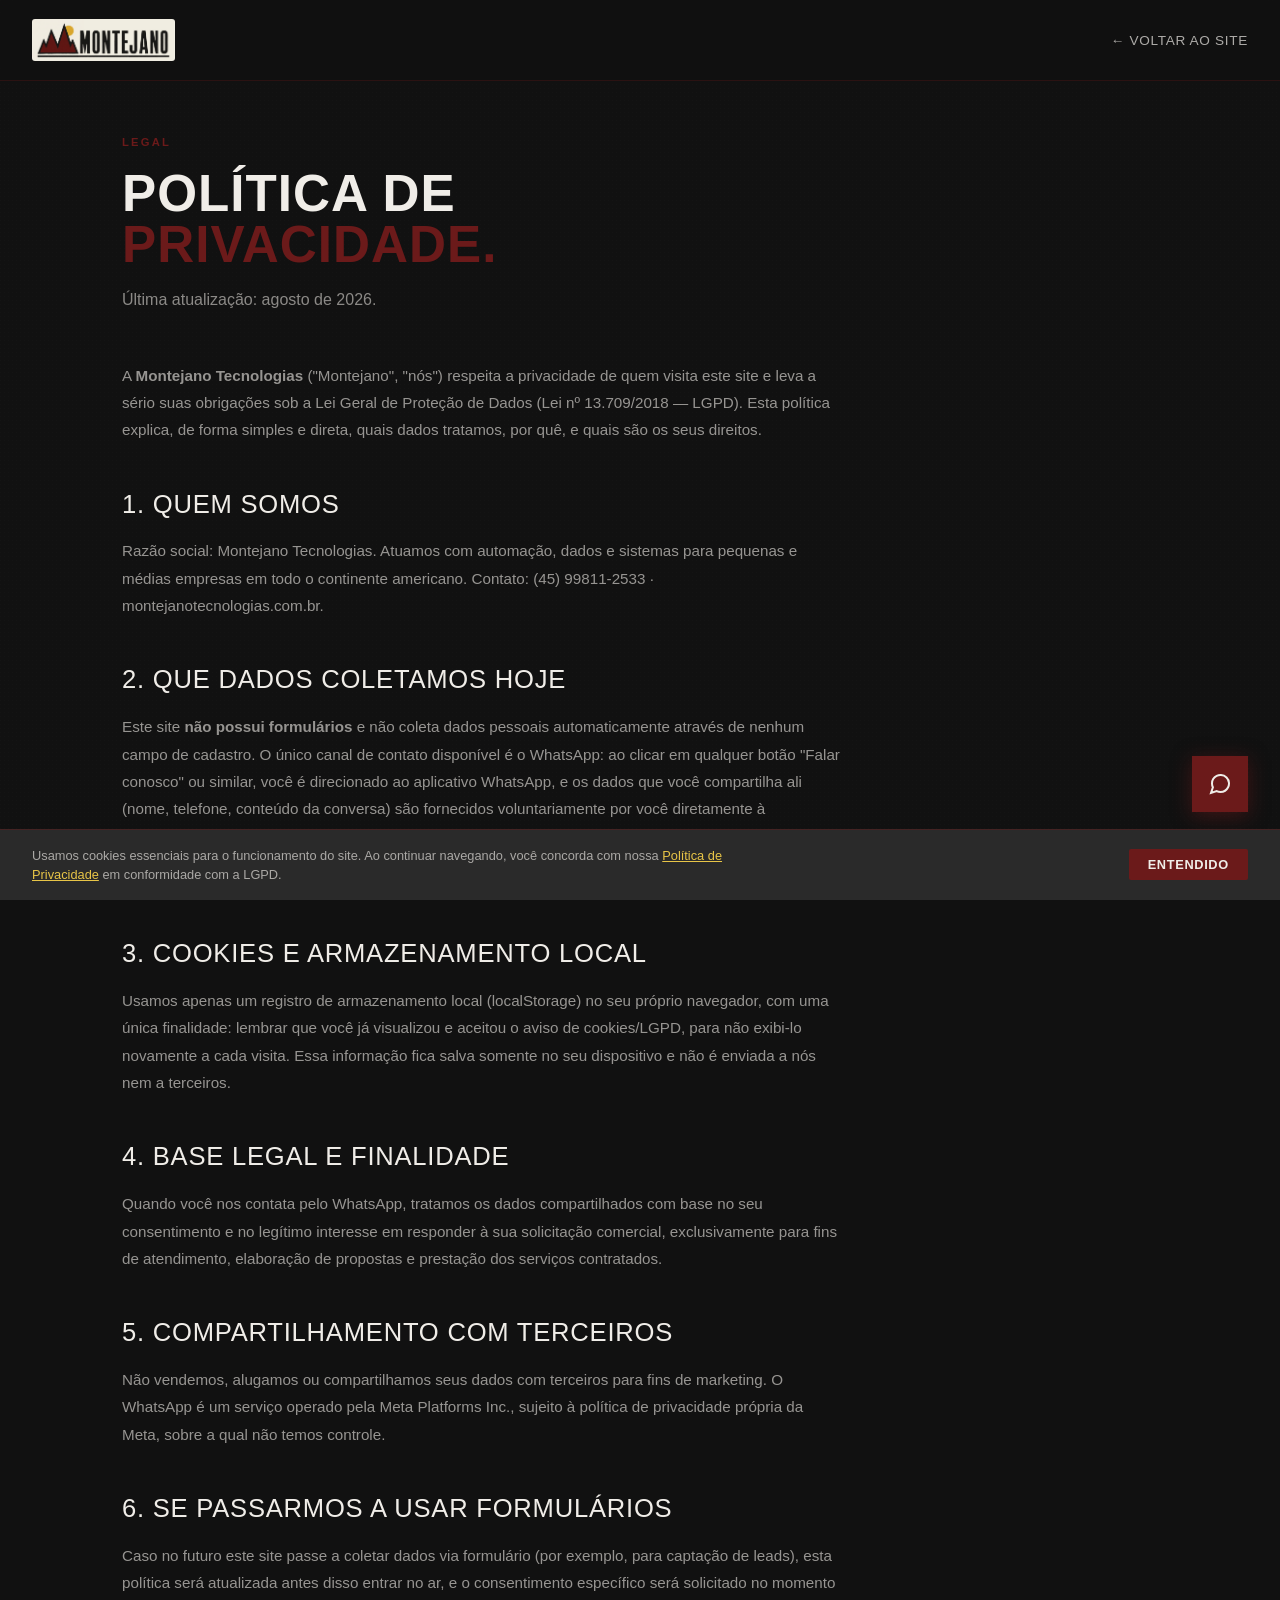
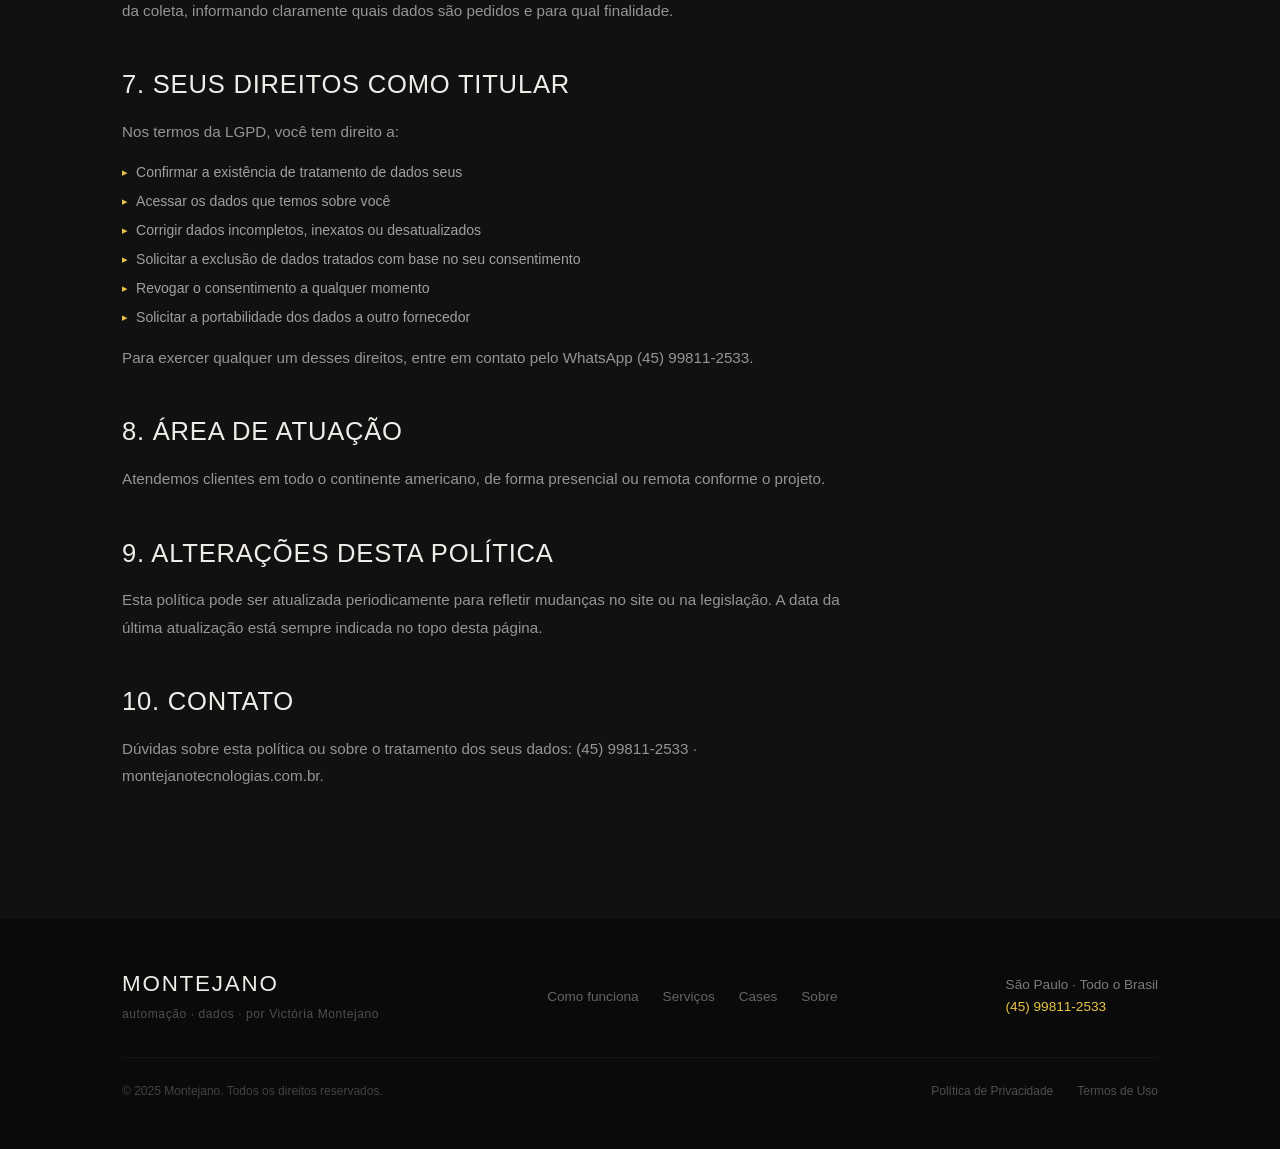
==== legal/privacidade.html @ baac60bb "Fase 2: SEO, favicon, og:image, sitemap, robots.txt, paginas de privacidade e termos" ====
<!DOCTYPE html>
<html lang="pt-BR">
<head>
<meta charset="UTF-8">
<meta name="viewport" content="width=device-width, initial-scale=1.0, maximum-scale=5">
<title>Política de Privacidade — Montejano</title>
<meta name="description" content="Política de Privacidade da Montejano Tecnologias — como tratamos dados em conformidade com a LGPD.">
<meta name="robots" content="index, follow">
<meta name="theme-color" content="#111111">
<link rel="canonical" href="https://montejanotecnologias.com.br/legal/privacidade.html">

<link rel="icon" type="image/svg+xml" href="/assets/favicon/favicon.svg">
<link rel="apple-touch-icon" href="/assets/favicon/apple-touch-icon.png">

<!-- SEGURANÇA: CSP, Headers de segurança via meta (complemento ao servidor) -->
<meta http-equiv="X-Content-Type-Options" content="nosniff">
<meta http-equiv="X-Frame-Options" content="SAMEORIGIN">
<meta http-equiv="Referrer-Policy" content="strict-origin-when-cross-origin">
<meta http-equiv="Permissions-Policy" content="camera=(), microphone=(), geolocation=(), payment=()">
<meta http-equiv="Content-Security-Policy" content="default-src 'self'; script-src 'self' 'unsafe-inline'; style-src 'self' 'unsafe-inline' https://fonts.googleapis.com; font-src https://fonts.gstatic.com; img-src 'self' data:; connect-src 'self' https://wa.me; frame-ancestors 'none';">

<!-- Open Graph -->
<meta property="og:title" content="Política de Privacidade — Montejano">
<meta property="og:description" content="Como a Montejano Tecnologias trata dados pessoais, em conformidade com a LGPD.">
<meta property="og:type" content="website">
<meta property="og:url" content="https://montejanotecnologias.com.br/legal/privacidade.html">
<meta property="og:image" content="https://montejanotecnologias.com.br/assets/og/og-image.png">
<meta property="og:image:width" content="1200">
<meta property="og:image:height" content="630">
<meta property="og:locale" content="pt_BR">

<link rel="preconnect" href="https://fonts.googleapis.com">
<link rel="preconnect" href="https://fonts.gstatic.com" crossorigin>
<link href="https://fonts.googleapis.com/css2?family=Bebas+Neue&family=Playfair+Display:ital@1&family=DM+Sans:wght@300;400;500;600&display=swap" rel="stylesheet">

<link rel="stylesheet" href="/css/style.css">
</head>
<body>

<!-- NAV -->
<nav>
  <a href="/" class="nav-logo-wrap" aria-label="Montejano - página inicial">
    <img src="/Design_sem_nome_20260601_224707_0000.png" alt="Montejano" class="nav-logo-img">
  </a>
  <ul class="nav-links" role="navigation" aria-label="Menu principal">
    <li><a href="/">← Voltar ao site</a></li>
  </ul>
  <button class="hamburger" id="hamburger" aria-label="Abrir menu" aria-expanded="false">
    <span></span><span></span><span></span>
  </button>
</nav>

<!-- MENU MOBILE -->
<div class="mobile-menu" id="mobile-menu" role="dialog" aria-modal="true" aria-label="Menu de navegação">
  <button class="mobile-fechar" id="mobile-fechar" aria-label="Fechar menu">✕</button>
  <a href="/">← Voltar ao site</a>
</div>

<!-- CONTEÚDO -->
<section class="secao" style="padding-top:8rem;">
  <div class="container">
    <span class="secao-tag reveal">Legal</span>
    <h1 class="secao-titulo reveal">POLÍTICA DE<br><em style="font-style:normal;color:var(--bordo);">PRIVACIDADE.</em></h1>
    <p class="secao-subtitulo reveal">Última atualização: agosto de 2026.</p>

    <div class="reveal" style="max-width:720px;">
      <p class="sobre-texto">A <strong>Montejano Tecnologias</strong> ("Montejano", "nós") respeita a privacidade de quem visita este site e leva a sério suas obrigações sob a Lei Geral de Proteção de Dados (Lei nº 13.709/2018 — LGPD). Esta política explica, de forma simples e direta, quais dados tratamos, por quê, e quais são os seus direitos.</p>
    </div>

    <div class="reveal" style="max-width:720px; margin-top:2.5rem;">
      <div class="passo-titulo" style="margin-bottom:0.8rem;">1. QUEM SOMOS</div>
      <p class="sobre-texto">Razão social: Montejano Tecnologias. Atuamos com automação, dados e sistemas para pequenas e médias empresas em todo o continente americano. Contato: (45) 99811-2533 · montejanotecnologias.com.br.</p>
    </div>

    <div class="reveal" style="max-width:720px; margin-top:2.5rem;">
      <div class="passo-titulo" style="margin-bottom:0.8rem;">2. QUE DADOS COLETAMOS HOJE</div>
      <p class="sobre-texto">Este site <strong>não possui formulários</strong> e não coleta dados pessoais automaticamente através de nenhum campo de cadastro. O único canal de contato disponível é o WhatsApp: ao clicar em qualquer botão "Falar conosco" ou similar, você é direcionado ao aplicativo WhatsApp, e os dados que você compartilha ali (nome, telefone, conteúdo da conversa) são fornecidos voluntariamente por você diretamente à Montejano, fora do site.</p>
      <p class="sobre-texto">Não usamos ferramentas de analytics, pixels de rastreamento ou cookies de terceiros neste site.</p>
    </div>

    <div class="reveal" style="max-width:720px; margin-top:2.5rem;">
      <div class="passo-titulo" style="margin-bottom:0.8rem;">3. COOKIES E ARMAZENAMENTO LOCAL</div>
      <p class="sobre-texto">Usamos apenas um registro de armazenamento local (localStorage) no seu próprio navegador, com uma única finalidade: lembrar que você já visualizou e aceitou o aviso de cookies/LGPD, para não exibi-lo novamente a cada visita. Essa informação fica salva somente no seu dispositivo e não é enviada a nós nem a terceiros.</p>
    </div>

    <div class="reveal" style="max-width:720px; margin-top:2.5rem;">
      <div class="passo-titulo" style="margin-bottom:0.8rem;">4. BASE LEGAL E FINALIDADE</div>
      <p class="sobre-texto">Quando você nos contata pelo WhatsApp, tratamos os dados compartilhados com base no seu consentimento e no legítimo interesse em responder à sua solicitação comercial, exclusivamente para fins de atendimento, elaboração de propostas e prestação dos serviços contratados.</p>
    </div>

    <div class="reveal" style="max-width:720px; margin-top:2.5rem;">
      <div class="passo-titulo" style="margin-bottom:0.8rem;">5. COMPARTILHAMENTO COM TERCEIROS</div>
      <p class="sobre-texto">Não vendemos, alugamos ou compartilhamos seus dados com terceiros para fins de marketing. O WhatsApp é um serviço operado pela Meta Platforms Inc., sujeito à política de privacidade própria da Meta, sobre a qual não temos controle.</p>
    </div>

    <div class="reveal" style="max-width:720px; margin-top:2.5rem;">
      <div class="passo-titulo" style="margin-bottom:0.8rem;">6. SE PASSARMOS A USAR FORMULÁRIOS</div>
      <p class="sobre-texto">Caso no futuro este site passe a coletar dados via formulário (por exemplo, para captação de leads), esta política será atualizada antes disso entrar no ar, e o consentimento específico será solicitado no momento da coleta, informando claramente quais dados são pedidos e para qual finalidade.</p>
    </div>

    <div class="reveal" style="max-width:720px; margin-top:2.5rem;">
      <div class="passo-titulo" style="margin-bottom:0.8rem;">7. SEUS DIREITOS COMO TITULAR</div>
      <p class="sobre-texto">Nos termos da LGPD, você tem direito a:</p>
      <ul class="servico-detalhe-lista" style="margin-top:0.8rem;">
        <li>Confirmar a existência de tratamento de dados seus</li>
        <li>Acessar os dados que temos sobre você</li>
        <li>Corrigir dados incompletos, inexatos ou desatualizados</li>
        <li>Solicitar a exclusão de dados tratados com base no seu consentimento</li>
        <li>Revogar o consentimento a qualquer momento</li>
        <li>Solicitar a portabilidade dos dados a outro fornecedor</li>
      </ul>
      <p class="sobre-texto" style="margin-top:1rem;">Para exercer qualquer um desses direitos, entre em contato pelo WhatsApp (45) 99811-2533.</p>
    </div>

    <div class="reveal" style="max-width:720px; margin-top:2.5rem;">
      <div class="passo-titulo" style="margin-bottom:0.8rem;">8. ÁREA DE ATUAÇÃO</div>
      <p class="sobre-texto">Atendemos clientes em todo o continente americano, de forma presencial ou remota conforme o projeto.</p>
    </div>

    <div class="reveal" style="max-width:720px; margin-top:2.5rem;">
      <div class="passo-titulo" style="margin-bottom:0.8rem;">9. ALTERAÇÕES DESTA POLÍTICA</div>
      <p class="sobre-texto">Esta política pode ser atualizada periodicamente para refletir mudanças no site ou na legislação. A data da última atualização está sempre indicada no topo desta página.</p>
    </div>

    <div class="reveal" style="max-width:720px; margin-top:2.5rem; margin-bottom:2rem;">
      <div class="passo-titulo" style="margin-bottom:0.8rem;">10. CONTATO</div>
      <p class="sobre-texto">Dúvidas sobre esta política ou sobre o tratamento dos seus dados: (45) 99811-2533 · montejanotecnologias.com.br.</p>
    </div>
  </div>
</section>

<!-- FOOTER -->
<footer>
  <div class="container">
    <div class="footer-inner">
      <div>
        <div class="footer-logo-wrap">
          <div class="footer-logo">MONTEJANO</div>
        </div>
        <div class="footer-sub">automação · dados · por Victória Montejano</div>
      </div>
      <ul class="footer-links">
        <li><a href="/#como-funciona">Como funciona</a></li>
        <li><a href="/#servicos">Serviços</a></li>
        <li><a href="/#cases">Cases</a></li>
        <li><a href="/#sobre">Sobre</a></li>
      </ul>
      <div class="footer-contato">
        São Paulo · Todo o Brasil<br>
        <a href="#" data-wa="" rel="noopener noreferrer">(45) 99811-2533</a>
      </div>
    </div>
    <div class="footer-bottom">
      <div class="footer-copy">© 2025 Montejano. Todos os direitos reservados.</div>
      <div class="footer-legal">
        <a href="/legal/privacidade.html">Política de Privacidade</a>
        <a href="/legal/termos.html">Termos de Uso</a>
      </div>
    </div>
  </div>
</footer>

<!-- BOT FLUTUANTE -->
<div class="bot-flutuante">
  <button class="bot-btn" id="bot-wpp" aria-label="Falar conosco pelo WhatsApp">
    <svg viewBox="0 0 24 24" aria-hidden="true"><path d="M21 11.5a8.38 8.38 0 0 1-.9 3.8 8.5 8.5 0 0 1-7.6 4.7 8.38 8.38 0 0 1-3.8-.9L3 21l1.9-5.7a8.38 8.38 0 0 1-.9-3.8 8.5 8.5 0 0 1 4.7-7.6 8.38 8.38 0 0 1 3.8-.9h.5a8.48 8.48 0 0 1 8 8v.5z"></path></svg>
  </button>
</div>

<!-- LGPD BANNER -->
<div class="lgpd-banner" id="lgpd-banner" role="dialog" aria-label="Aviso de cookies e privacidade" style="display:none;">
  <p class="lgpd-texto">
    Usamos cookies essenciais para o funcionamento do site. Ao continuar navegando, você concorda com nossa
    <a href="/legal/privacidade.html">Política de Privacidade</a> em conformidade com a LGPD.
  </p>
  <button class="lgpd-btn" id="lgpd-aceitar">Entendido</button>
</div>

<script src="/js/data.js" defer></script>
<script src="/js/render.js" defer></script>
<script src="/js/main.js" defer></script>

</body>
</html>
---- css/style.css ----
*, *::before, *::after { box-sizing: border-box; margin: 0; padding: 0; }

  :root {
    --preto: #111111;
    --grafite: #2A2A2A;
    --bordo: #6B1A1A;
    --amarelo: #E8C547;
    --offwhite: #F0EDE8;
    --fonte-titulo: 'Bebas Neue', sans-serif;
    --fonte-elegante: 'Playfair Display', serif;
    --fonte-corpo: 'DM Sans', sans-serif;
  }

  html { scroll-behavior: smooth; }

  body {
    background: var(--preto);
    color: var(--offwhite);
    font-family: var(--fonte-corpo);
    font-weight: 400;
    line-height: 1.6;
    overflow-x: hidden;
  }

  body::before {
    content: '';
    position: fixed;
    inset: 0;
    background-image: url("data:image/svg+xml,%3Csvg xmlns='http://www.w3.org/2000/svg' width='4' height='4'%3E%3Crect width='4' height='4' fill='%23111111'/%3E%3Crect x='0' y='0' width='1' height='1' fill='%231a1a1a' opacity='0.4'/%3E%3C/svg%3E");
    pointer-events: none;
    z-index: 0;
  }

  /* ── NAVBAR ── */
  nav {
    position: fixed; top: 0; width: 100%; z-index: 100;
    padding: 1.2rem 2rem;
    display: flex; align-items: center; justify-content: space-between;
    background: rgba(17,17,17,0.95);
    border-bottom: 1px solid rgba(107,26,26,0.3);
    backdrop-filter: blur(8px);
  }

  .nav-logo-wrap {
    display: flex; align-items: center; gap: 0.7rem;
    text-decoration: none;
  }

  /* SVG inline da logo na navbar */
  .nav-logo-img {
    height: 42px; width: auto; flex-shrink: 0;
    border-radius: 3px;
  }

  .nav-links {
    display: flex; gap: 2rem; list-style: none; align-items: center;
  }

  .nav-links a {
    color: rgba(240,237,232,0.7); text-decoration: none;
    font-size: 0.85rem; font-weight: 500;
    letter-spacing: 0.05em; text-transform: uppercase;
    transition: color 0.2s;
  }

  .nav-links a:hover { color: var(--amarelo); }

  .nav-cta {
    background: var(--bordo); color: var(--offwhite) !important;
    padding: 0.5rem 1.2rem; border-radius: 2px;
    transition: background 0.2s !important;
  }

  .nav-cta:hover { background: #8a2020 !important; }

  .hamburger {
    display: none; flex-direction: column; gap: 5px;
    cursor: pointer; background: none; border: none; padding: 4px;
  }

  .hamburger span {
    display: block; width: 24px; height: 2px;
    background: var(--offwhite); transition: 0.3s;
  }

  /* ── MENU MOBILE ── */
  .mobile-menu {
    display: none; position: fixed; inset: 0;
    background: var(--preto); z-index: 99;
    flex-direction: column; align-items: center; justify-content: center; gap: 2.5rem;
  }

  .mobile-menu.aberto { display: flex; }

  .mobile-menu a {
    font-family: var(--fonte-titulo); font-size: 2.5rem;
    letter-spacing: 0.05em; color: var(--offwhite);
    text-decoration: none; transition: color 0.2s;
  }

  .mobile-menu a:hover { color: var(--bordo); }

  .mobile-fechar {
    position: absolute; top: 1.5rem; right: 2rem;
    background: none; border: 2px solid rgba(240,237,232,0.3);
    color: var(--offwhite); font-size: 1.2rem;
    cursor: pointer; width: 40px; height: 40px;
    display: flex; align-items: center; justify-content: center;
    border-radius: 2px; transition: border-color 0.2s;
    font-family: var(--fonte-corpo);
  }

  .mobile-fechar:hover { border-color: var(--bordo); color: var(--bordo); }

  /* ── GERAL ── */
  section { position: relative; z-index: 1; }

  .container { max-width: 1100px; margin: 0 auto; padding: 0 2rem; }

  .secao { padding: 6rem 0; }

  .secao-tag {
    display: inline-block; font-size: 0.7rem; font-weight: 600;
    letter-spacing: 0.2em; text-transform: uppercase;
    color: var(--bordo); margin-bottom: 1rem;
  }

  .secao-titulo {
    font-family: var(--fonte-titulo);
    font-size: clamp(2.2rem, 4vw, 3.5rem);
    line-height: 1.0; letter-spacing: 0.02em;
    margin-bottom: 1rem; color: var(--offwhite);
  }

  .secao-subtitulo {
    font-size: 1rem; color: rgba(240,237,232,0.55);
    font-weight: 300; max-width: 540px;
    line-height: 1.7; margin-bottom: 3rem;
  }

  /* ── HERO ── */
  #hero {
    min-height: 100vh; display: flex; align-items: center;
    padding: 8rem 0 5rem; position: relative; overflow: hidden;
  }

  .hero-bg-text {
    position: absolute; top: 50%; left: 50%;
    transform: translate(-50%, -50%);
    font-family: var(--fonte-titulo);
    font-size: clamp(8rem, 20vw, 18rem);
    color: rgba(107,26,26,0.06);
    letter-spacing: 0.1em; white-space: nowrap;
    pointer-events: none; user-select: none;
  }

  .hero-inner {
    display: grid; grid-template-columns: 1fr 1fr;
    gap: 4rem; align-items: center;
  }

  .hero-tag {
    display: inline-block; font-size: 0.75rem; font-weight: 600;
    letter-spacing: 0.15em; text-transform: uppercase;
    color: var(--amarelo); border: 1px solid var(--amarelo);
    padding: 0.3rem 0.8rem; margin-bottom: 1.5rem;
  }

  .hero-titulo {
    font-family: var(--fonte-titulo);
    font-size: clamp(3rem, 6vw, 5.5rem);
    line-height: 0.92;
    letter-spacing: 0.02em; color: var(--offwhite);
    margin-bottom: 1.5rem;
  }

  .hero-titulo em {
    font-style: normal; color: var(--bordo); display: block;
    line-height: 0.92;
  }

  .hero-subtitulo {
    font-size: 1.1rem; color: rgba(240,237,232,0.65);
    font-weight: 300; line-height: 1.7;
    margin-bottom: 2.5rem; max-width: 440px;
  }

  .hero-btns { display: flex; gap: 1rem; flex-wrap: wrap; }

  .btn-primario {
    display: inline-block; background: var(--bordo);
    color: var(--offwhite); padding: 0.9rem 2rem;
    font-family: var(--fonte-corpo); font-weight: 600;
    font-size: 0.9rem; letter-spacing: 0.05em;
    text-transform: uppercase; text-decoration: none;
    border: 2px solid var(--bordo); cursor: pointer; transition: all 0.2s;
  }

  .btn-primario:hover { background: transparent; color: var(--bordo); }

  .btn-secundario {
    display: inline-block; background: transparent;
    color: var(--offwhite); padding: 0.9rem 2rem;
    font-family: var(--fonte-corpo); font-weight: 600;
    font-size: 0.9rem; letter-spacing: 0.05em;
    text-transform: uppercase; text-decoration: none;
    border: 2px solid rgba(240,237,232,0.3); cursor: pointer; transition: all 0.2s;
  }

  .btn-secundario:hover { border-color: var(--offwhite); }

  .hero-stats { display: flex; flex-direction: column; gap: 1.5rem; }

  .stat-card {
    background: var(--grafite);
    border: 1px solid rgba(107,26,26,0.4);
    padding: 1.5rem; position: relative; overflow: hidden;
  }

  .stat-card::before {
    content: ''; position: absolute; top: 0; left: 0;
    width: 3px; height: 100%; background: var(--bordo);
  }

  .stat-numero {
    font-family: var(--fonte-titulo); font-size: 2.8rem;
    line-height: 1; color: var(--amarelo); margin-bottom: 0.3rem;
  }

  .stat-desc { font-size: 0.9rem; color: rgba(240,237,232,0.6); font-weight: 300; }

  /* ── COMO FUNCIONA ── */
  #como-funciona { background: var(--grafite); }

  .passos {
    display: grid; grid-template-columns: repeat(3, 1fr);
    gap: 0; margin-top: 3rem;
  }

  .passo {
    padding: 2.5rem 2rem;
    border-right: 1px solid rgba(107,26,26,0.3);
    position: relative;
  }

  .passo:last-child { border-right: none; }

  .passo-num {
    font-family: var(--fonte-titulo); font-size: 5rem;
    line-height: 1; color: rgba(107,26,26,0.2);
    position: absolute; top: 1.5rem; right: 1.5rem;
  }

  .passo-titulo {
    font-family: var(--fonte-titulo); font-size: 1.6rem;
    letter-spacing: 0.03em; color: var(--offwhite);
    margin-bottom: 0.8rem; margin-top: 1rem;
  }

  .passo-desc { font-size: 0.9rem; color: rgba(240,237,232,0.55); font-weight: 300; line-height: 1.7; }

  .passo-icone {
    width: 40px; height: 40px; background: var(--bordo);
    display: flex; align-items: center; justify-content: center; margin-bottom: 1rem;
  }

  .passo-icone svg { width: 20px; height: 20px; fill: none; stroke: var(--offwhite); stroke-width: 2; }

  /* ── SERVIÇOS COM EXPANSÃO ── */
  #servicos { background: var(--preto); }

  /* ── CASES ── */
  #cases { background: var(--grafite); }

  .cases-grid {
    display: grid; grid-template-columns: repeat(2, 1fr);
    gap: 1.5rem; margin-top: 3rem;
  }

  .case-card {
    background: var(--preto); border: 1px solid rgba(107,26,26,0.25);
    padding: 2rem; position: relative; overflow: hidden; transition: border-color 0.2s;
  }

  .case-card:hover { border-color: var(--bordo); }

  .case-nicho {
    font-size: 0.7rem; font-weight: 600; letter-spacing: 0.2em;
    text-transform: uppercase; color: var(--bordo); margin-bottom: 0.8rem;
  }

  .case-titulo {
    font-family: var(--fonte-titulo); font-size: 1.5rem;
    letter-spacing: 0.02em; color: var(--offwhite);
    margin-bottom: 0.8rem; line-height: 1.1;
  }

  .case-problema { font-size: 0.85rem; color: rgba(240,237,232,0.5); font-weight: 300; margin-bottom: 1.2rem; line-height: 1.6; }

  .case-resultados { display: flex; flex-direction: column; gap: 0.5rem; }

  .case-resultado {
    font-size: 0.85rem; color: rgba(240,237,232,0.75);
    display: flex; align-items: center; gap: 0.5rem;
  }

  .case-resultado::before { content: '▸'; color: var(--amarelo); font-size: 0.7rem; }

  .case-stack {
    margin-top: 1.5rem; padding-top: 1rem;
    border-top: 1px solid rgba(240,237,232,0.08);
    font-size: 0.75rem; color: rgba(240,237,232,0.3); font-weight: 300;
  }

  .case-em-andamento {
    display: inline-block; font-size: 0.65rem; font-weight: 600;
    letter-spacing: 0.12em; text-transform: uppercase;
    background: rgba(232,197,71,0.12); color: var(--amarelo);
    border: 1px solid rgba(232,197,71,0.3);
    padding: 0.2rem 0.6rem; margin-bottom: 0.8rem;
  }

  /* ── SOBRE ── */
  #sobre { background: var(--preto); }

  .sobre-inner {
    display: grid; grid-template-columns: 1fr 1.2fr;
    gap: 5rem; align-items: center;
  }

  .sobre-manifesto {
    font-family: var(--fonte-elegante); font-style: italic;
    font-size: 1.15rem; color: rgba(240,237,232,0.7); line-height: 1.8;
    border-left: 2px solid var(--bordo); padding-left: 1.5rem; margin: 2rem 0;
  }

  .sobre-texto { font-size: 0.95rem; color: rgba(240,237,232,0.6); line-height: 1.8; font-weight: 300; margin-bottom: 1rem; }

  .pilares { display: grid; grid-template-columns: 1fr 1fr; gap: 1rem; margin-top: 2rem; }

  .pilar { border-top: 2px solid var(--bordo); padding-top: 1rem; }

  .pilar-num { font-family: var(--fonte-titulo); font-size: 2rem; color: rgba(107,26,26,0.4); line-height: 1; margin-bottom: 0.3rem; }

  .pilar-nome { font-family: var(--fonte-titulo); font-size: 1.1rem; letter-spacing: 0.05em; color: var(--offwhite); }

  /* ── CTA ── */
  #cta {
    background: var(--bordo); padding: 5rem 0; text-align: center;
    position: relative; overflow: hidden;
  }

  #cta::before {
    content: 'MONTEJANO'; position: absolute; top: 50%; left: 50%;
    transform: translate(-50%,-50%);
    font-family: var(--fonte-titulo); font-size: clamp(5rem, 15vw, 12rem);
    color: rgba(240,237,232,0.04); white-space: nowrap; pointer-events: none;
  }

  .cta-titulo {
    font-family: var(--fonte-titulo); font-size: clamp(2.5rem, 5vw, 4rem);
    line-height: 1.0; letter-spacing: 0.03em;
    margin-bottom: 1rem; color: var(--offwhite); position: relative; z-index: 1;
  }

  .cta-subtitulo {
    font-size: 1rem; color: rgba(240,237,232,0.7); font-weight: 300;
    margin-bottom: 2.5rem; position: relative; z-index: 1;
  }

  .cta-btn {
    display: inline-block; background: var(--offwhite); color: var(--bordo);
    padding: 1rem 2.5rem; font-family: var(--fonte-corpo); font-weight: 700;
    font-size: 0.9rem; letter-spacing: 0.08em; text-transform: uppercase;
    text-decoration: none; border: 2px solid var(--offwhite); transition: all 0.2s;
    position: relative; z-index: 1;
  }

  .cta-btn:hover { background: transparent; color: var(--offwhite); }

  /* ── LGPD BANNER ── */
  .lgpd-banner {
    position: fixed; bottom: 0; left: 0; width: 100%; z-index: 300;
    background: var(--grafite); border-top: 1px solid rgba(107,26,26,0.4);
    padding: 1rem 2rem; display: flex; align-items: center;
    justify-content: space-between; gap: 1rem; flex-wrap: wrap;
  }

  .lgpd-texto { font-size: 0.8rem; color: rgba(240,237,232,0.65); max-width: 700px; line-height: 1.5; }

  .lgpd-texto a { color: var(--amarelo); text-decoration: underline; }

  .lgpd-btn {
    background: var(--bordo); color: var(--offwhite); border: none;
    padding: 0.5rem 1.2rem; font-size: 0.8rem; font-weight: 600;
    letter-spacing: 0.05em; text-transform: uppercase; cursor: pointer;
    white-space: nowrap; border-radius: 2px; transition: background 0.2s;
  }

  .lgpd-btn:hover { background: #8a2020; }

  /* ── FOOTER ── */
  footer {
    background: #0a0a0a; padding: 3rem 0;
    border-top: 1px solid rgba(107,26,26,0.2);
  }

  .footer-inner {
    display: flex; align-items: center; justify-content: space-between;
    flex-wrap: wrap; gap: 1.5rem;
  }

  .footer-logo-wrap { display: flex; align-items: center; gap: 0.5rem; }

  .footer-logo { font-family: var(--fonte-titulo); font-size: 1.4rem; letter-spacing: 0.08em; color: var(--offwhite); }
  .footer-logo span { color: var(--bordo); }

  .footer-sub { font-size: 0.75rem; color: rgba(240,237,232,0.3); letter-spacing: 0.05em; margin-top: 0.2rem; }

  .footer-links { display: flex; gap: 1.5rem; list-style: none; }

  .footer-links a { color: rgba(240,237,232,0.4); text-decoration: none; font-size: 0.85rem; transition: color 0.2s; }
  .footer-links a:hover { color: var(--offwhite); }

  .footer-contato { font-size: 0.85rem; color: rgba(240,237,232,0.5); }
  .footer-contato a { color: var(--amarelo); text-decoration: none; }

  .footer-bottom {
    margin-top: 2rem; padding-top: 1.5rem;
    border-top: 1px solid rgba(240,237,232,0.05);
    display: flex; justify-content: space-between; align-items: center;
    flex-wrap: wrap; gap: 1rem;
  }

  .footer-copy { font-size: 0.75rem; color: rgba(240,237,232,0.25); }

  .footer-legal { display: flex; gap: 1.5rem; }
  .footer-legal a { font-size: 0.75rem; color: rgba(240,237,232,0.3); text-decoration: none; transition: color 0.2s; }
  .footer-legal a:hover { color: rgba(240,237,232,0.6); }

  /* ── BOT FLUTUANTE ── */
  .bot-flutuante { position: fixed; bottom: 5.5rem; right: 2rem; z-index: 200; }

  .bot-btn {
    width: 56px; height: 56px; background: var(--bordo); border: none;
    cursor: pointer; display: flex; align-items: center; justify-content: center;
    transition: background 0.2s, transform 0.2s;
    box-shadow: 0 4px 20px rgba(107,26,26,0.5);
  }

  .bot-btn:hover { background: #8a2020; transform: scale(1.05); }
  .bot-btn svg { width: 24px; height: 24px; fill: none; stroke: var(--offwhite); stroke-width: 2; }

  /* ── REVEAL ── */
  .reveal { opacity: 0; transform: translateY(24px); transition: opacity 0.6s ease, transform 0.6s ease; }
  .reveal.visivel { opacity: 1; transform: translateY(0); }

  /* ── RESPONSIVO ── */
  @media (max-width: 768px) {
    .nav-links { display: none; }
    .hamburger { display: flex; }
    .hero-inner { grid-template-columns: 1fr; gap: 3rem; }
    .hero-stats { flex-direction: row; flex-wrap: wrap; }
    .stat-card { flex: 1; min-width: 140px; }
    .passos { grid-template-columns: 1fr; }
    .passo { border-right: none; border-bottom: 1px solid rgba(107,26,26,0.3); }
    .passo:last-child { border-bottom: none; }
    .servicos-grid { grid-template-columns: 1fr; }
    .cases-grid { grid-template-columns: 1fr; }
    .sobre-inner { grid-template-columns: 1fr; gap: 2rem; }
    .footer-inner { flex-direction: column; text-align: center; }
    .footer-links { justify-content: center; }
    .footer-bottom { flex-direction: column; text-align: center; }
    .footer-legal { justify-content: center; }
    .lgpd-banner { flex-direction: column; align-items: flex-start; }
    .bot-flutuante { bottom: 7rem; }
  }

  /* ── DIAGNÓSTICO ── */
  .diagnostico-box {
    display: grid; grid-template-columns: 1fr 1.4fr;
    gap: 4rem; align-items: start; margin-top: 3rem;
  }

  .diagnostico-texto p {
    font-size: 1rem; color: rgba(240,237,232,0.65);
    font-weight: 300; line-height: 1.8; margin-bottom: 1rem;
  }

  .diagnostico-destaque {
    font-size: 0.95rem !important;
    color: var(--offwhite) !important;
    font-weight: 500 !important;
    border-left: 2px solid var(--amarelo);
    padding-left: 1rem;
  }

  .diagnostico-passos { display: flex; flex-direction: column; gap: 0; }

  .dpasso {
    display: flex; gap: 1.2rem; align-items: flex-start;
    padding: 1.4rem 0;
    border-bottom: 1px solid rgba(107,26,26,0.2);
  }

  .dpasso:last-child { border-bottom: none; }

  .dpasso-num {
    font-family: var(--fonte-titulo); font-size: 2rem;
    color: rgba(107,26,26,0.35); line-height: 1;
    flex-shrink: 0; width: 3rem; text-align: right;
  }

  .dpasso-titulo {
    font-family: var(--fonte-titulo); font-size: 1.1rem;
    letter-spacing: 0.04em; color: var(--offwhite);
    margin-bottom: 0.3rem;
  }

  .dpasso-desc {
    font-size: 0.85rem; color: rgba(240,237,232,0.5);
    font-weight: 300; line-height: 1.6;
  }

  .diagnostico-manifesto {
    margin-top: 3rem; padding: 2rem 2.5rem;
    border: 1px solid rgba(107,26,26,0.3);
    font-family: var(--fonte-elegante); font-style: italic;
    font-size: 1.1rem; color: rgba(240,237,232,0.6);
    line-height: 1.8; text-align: center;
  }

  .diagnostico-manifesto span {
    color: rgba(240,237,232,0.4); font-size: 0.95rem;
    display: block; margin-top: 0.5rem;
  }

  /* SERVIÇOS — layout por área (full width) */
  .servicos-grid {
    display: flex; flex-direction: column; gap: 0;
    margin-top: 3rem; background: transparent;
  }

  .servico-card {
    background: var(--preto); padding: 2rem 2.5rem;
    cursor: pointer; position: relative;
    transition: background 0.2s;
    border: 1px solid rgba(107,26,26,0.2);
    border-top: none;
  }

  .servico-card:first-child { border-top: 1px solid rgba(107,26,26,0.2); }
  .servico-card:hover { background: var(--grafite); }
  .servico-card.aberto { background: var(--grafite); border-color: rgba(107,26,26,0.5); }

  .servico-header {
    display: flex; justify-content: space-between;
    align-items: center; gap: 1rem;
  }

  .servico-header-left { display: flex; align-items: center; gap: 1.5rem; flex: 1; }

  .servico-num {
    font-family: var(--fonte-titulo); font-size: 2.5rem;
    line-height: 1; color: rgba(107,26,26,0.25);
    letter-spacing: 0.02em; flex-shrink: 0; width: 3rem;
    margin-bottom: 0.6rem;
  }

  .servico-nome {
    font-family: var(--fonte-titulo); font-size: 1.5rem;
    letter-spacing: 0.03em; color: var(--offwhite);
    margin-bottom: 0.6rem;
  }

  .servico-desc-curta {
    font-size: 0.88rem; color: rgba(240,237,232,0.45);
    font-weight: 300; line-height: 1.5; margin-left: auto;
    max-width: 340px; text-align: right;
    margin-bottom: 1.2rem;
  }

  .servico-preco {
    font-size: 0.75rem; color: var(--amarelo);
    font-weight: 600; letter-spacing: 0.08em;
    font-family: var(--fonte-titulo); flex-shrink: 0;
    white-space: nowrap;
  }

  .servico-seta {
    font-size: 1.8rem; color: var(--bordo);
    transition: transform 0.3s; flex-shrink: 0;
    font-family: var(--fonte-titulo); line-height: 1;
    width: 2rem; text-align: center;
    margin-left: 1rem; margin-top: 0.5rem;
  }

  .servico-card.aberto .servico-seta { transform: rotate(45deg); }

  .servico-detalhe {
    max-height: 0; overflow: hidden;
    transition: max-height 0.5s ease, opacity 0.3s ease;
    opacity: 0;
  }

  .servico-card.aberto .servico-detalhe { max-height: 800px; opacity: 1; }

  .servico-detalhe-inner {
    border-top: 1px solid rgba(107,26,26,0.2);
    margin-top: 1.2rem; padding-top: 1.5rem;
    display: grid; grid-template-columns: 1fr 1fr;
    gap: 2rem;
  }

  .servico-detalhe-col { display: flex; flex-direction: column; gap: 0.8rem; }

  .servico-detalhe-titulo {
    font-size: 0.7rem; letter-spacing: 0.2em; text-transform: uppercase;
    color: var(--bordo); margin-bottom: 0.3rem;
  }

  .servico-detalhe-lista { list-style: none; display: flex; flex-direction: column; gap: 0.4rem; }

  .servico-detalhe-lista li {
    font-size: 0.88rem; color: rgba(240,237,232,0.65);
    display: flex; align-items: flex-start; gap: 0.5rem; font-weight: 300;
  }

  .servico-detalhe-lista li::before {
    content: '▸'; color: var(--amarelo); font-size: 0.7rem;
    margin-top: 0.2rem; flex-shrink: 0;
  }

  .servico-beneficios-lista li::before { color: var(--bordo) !important; }

  .servico-cta {
    display: inline-block; margin-top: 1rem;
    font-size: 0.8rem; font-weight: 600; letter-spacing: 0.05em;
    text-transform: uppercase; color: var(--offwhite);
    text-decoration: none; border-bottom: 1px solid var(--bordo);
    padding-bottom: 2px; transition: color 0.2s;
    grid-column: 1 / -1;
  }

  .servico-cta:hover { color: var(--amarelo); }

  /* Suporte — 3 planos */
  .planos-grid {
    display: grid; grid-template-columns: repeat(3,1fr);
    gap: 1px; background: rgba(107,26,26,0.2);
    margin-top: 1.5rem;
  }

  .plano-item {
    background: var(--preto); padding: 1.5rem;
  }

  .plano-nome {
    font-family: var(--fonte-titulo); font-size: 1.2rem;
    letter-spacing: 0.05em; color: var(--offwhite);
    margin-bottom: 0.8rem;
  }

  .plano-lista { list-style: none; display: flex; flex-direction: column; gap: 0.4rem; }

  .plano-lista li {
    font-size: 0.82rem; color: rgba(240,237,232,0.55);
    display: flex; align-items: flex-start; gap: 0.5rem; font-weight: 300;
  }

  .plano-lista li::before { content: '—'; color: var(--bordo); flex-shrink: 0; }

  @media (max-width: 768px) {
    .diagnostico-box { grid-template-columns: 1fr; gap: 2rem; }
    .servico-header { flex-wrap: wrap; }
    .servico-desc-curta { max-width: 100%; text-align: left; margin-left: 0; }
    .servico-detalhe-inner { grid-template-columns: 1fr; }
    .planos-grid { grid-template-columns: 1fr; }
  }
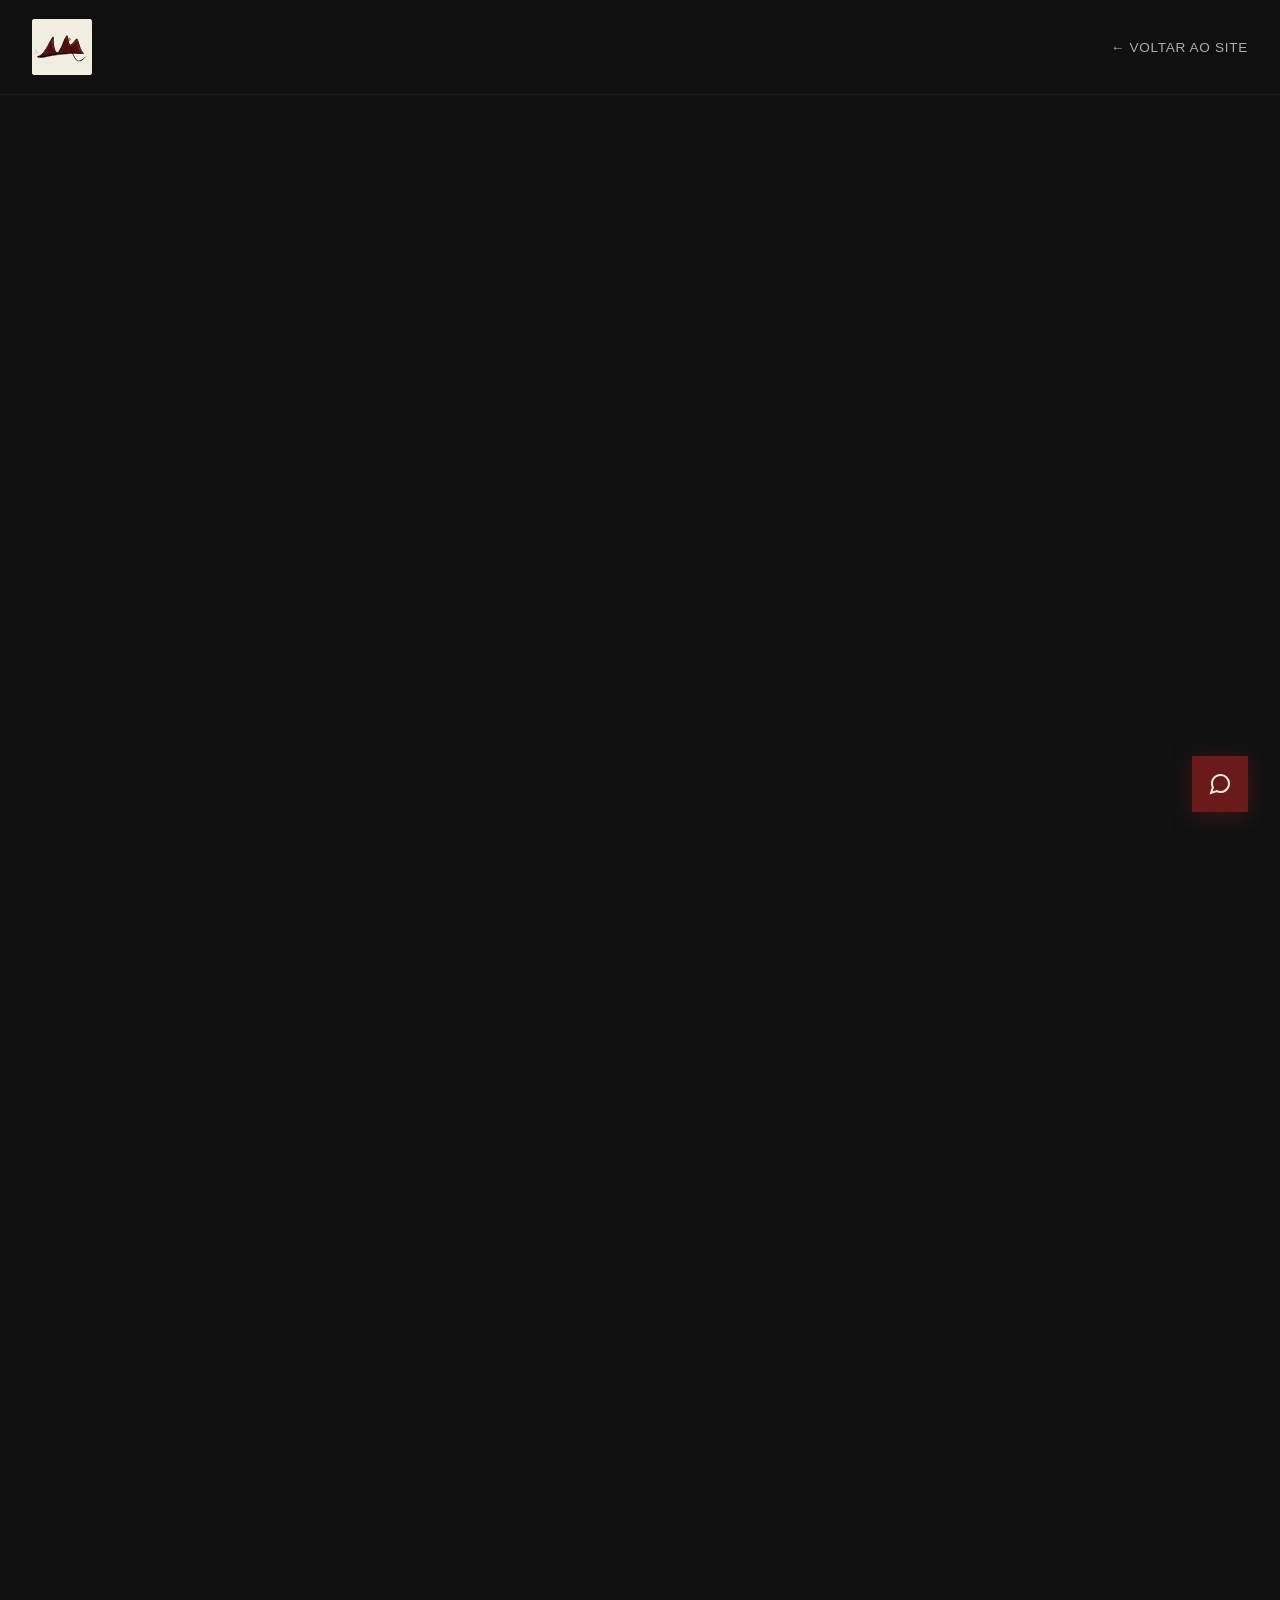
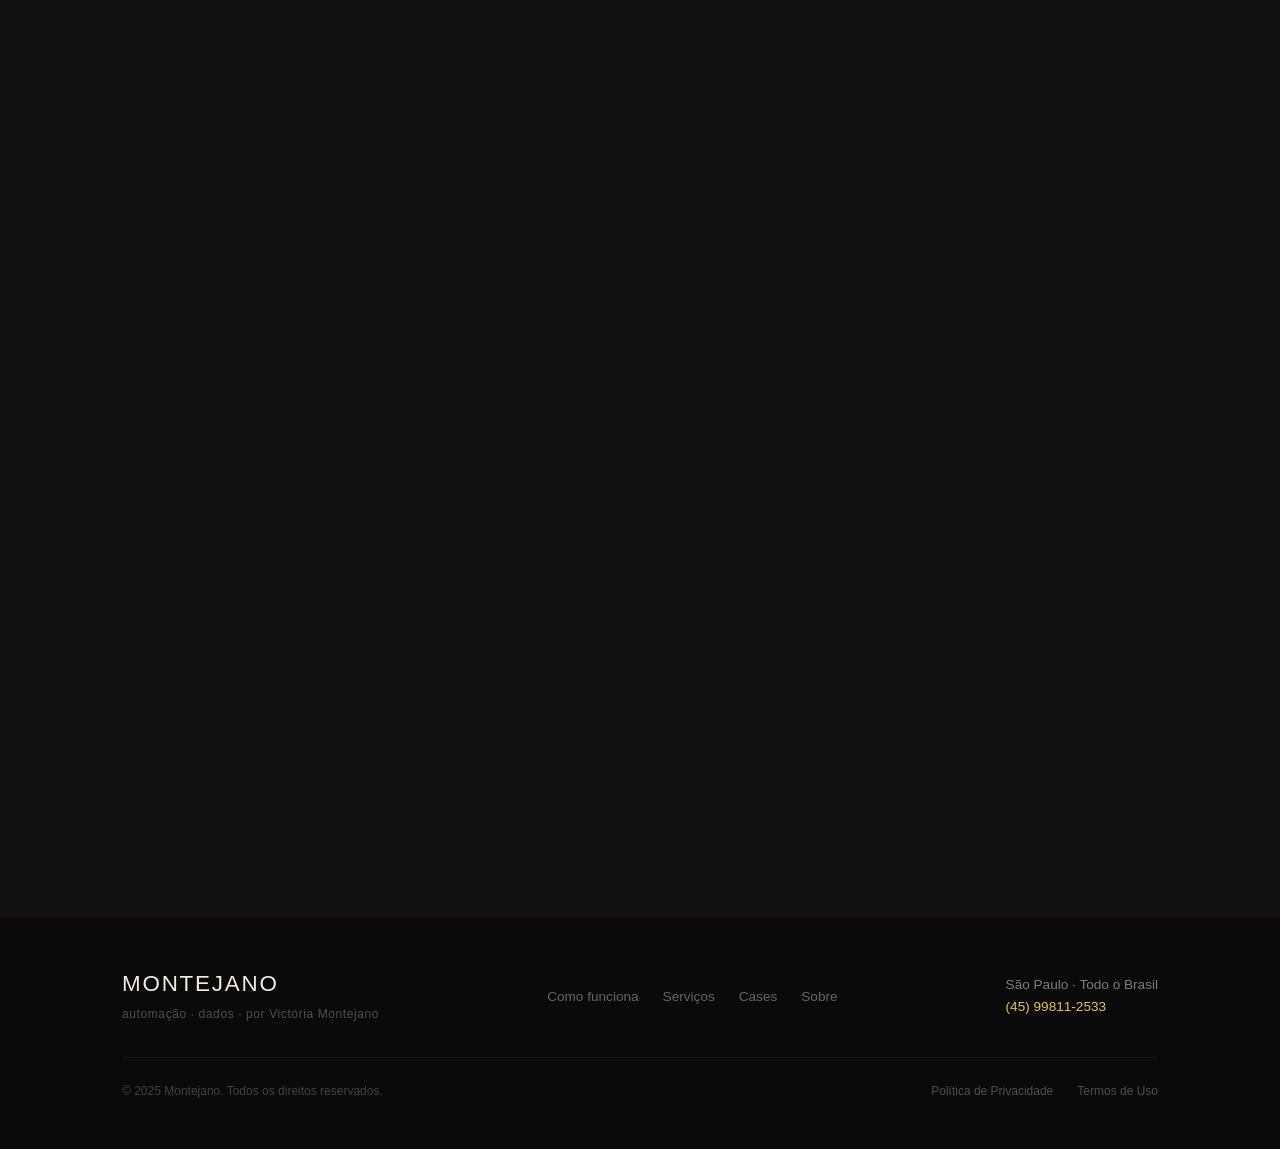
==== commit 13c0cab0: "Nova logo: navbar e hero atualizados Co-Authored-By: Claude Opus 5.5 <noreply@anthropic.com>" ====
--- a/legal/privacidade.html
+++ b/legal/privacidade.html
@@ -40,7 +40,7 @@
 <!-- NAV -->
 <nav>
   <a href="/" class="nav-logo-wrap" aria-label="Montejano - página inicial">
-    <img src="/Design_sem_nome_20260601_224707_0000.png" alt="Montejano" class="nav-logo-img">
+    <img src="/novaLogoMonte.svg" alt="Montejano" class="nav-logo-img">
   </a>
   <ul class="nav-links" role="navigation" aria-label="Menu principal">
     <li><a href="/">← Voltar ao site</a></li>
--- a/css/style.css
+++ b/css/style.css
@@ -48,12 +48,12 @@
 
   /* SVG inline da logo na navbar */
   .nav-logo-img {
-    height: 42px; width: auto; flex-shrink: 0;
+    height: 56px; width: auto; flex-shrink: 0;
     border-radius: 3px;
   }
 
   .nav-links {
-    display: flex; gap: 2rem; list-style: none; align-items: center;
+    display: flex; gap: 2rem; list-style: none; align-items: center; margin-left: auto;
   }
 
   .nav-links a {
@@ -72,6 +72,36 @@
   }
 
   .nav-cta:hover { background: #8a2020 !important; }
+
+  .tema-toggle {
+    width: 64px; height: 34px; padding: 3px;
+    margin-left: 1rem; border: 1px solid rgba(107,26,26,0.5);
+    border-radius: 8px; background: var(--preto); cursor: pointer;
+    transition: background 0.35s ease, border-color 0.35s ease;
+  }
+
+  .tema-knob {
+    display: flex; width: 26px; height: 26px;
+    align-items: center; justify-content: center;
+    border-radius: 5px; background: var(--grafite);
+    transform: translateX(0); transition: background 0.35s ease, transform 0.35s ease;
+  }
+
+  .tema-icone { width: 20px; height: 20px; fill: none; stroke-width: 1.5; }
+  .tema-icone-lua { fill: #3A3A3A; stroke: #3A3A3A; }
+  .tema-icone-sol { display: none; stroke: var(--bordo); }
+  .tema-sol { fill: var(--amarelo); stroke: var(--amarelo); }
+
+  [data-tema="claro"] .tema-toggle {
+    background: var(--offwhite); border-color: rgba(107,26,26,0.25);
+  }
+
+  [data-tema="claro"] .tema-knob {
+    background: #ffffff; transform: translateX(30px);
+  }
+
+  [data-tema="claro"] .tema-icone-lua { display: none; }
+  [data-tema="claro"] .tema-icone-sol { display: block; }
 
   .hamburger {
     display: none; flex-direction: column; gap: 5px;
@@ -112,6 +142,51 @@
 
   .mobile-fechar:hover { border-color: var(--bordo); color: var(--bordo); }
 
+  [data-tema="claro"] body { background: #F0EDE8; color: #111111; }
+  [data-tema="claro"] nav { background: rgba(240,237,232,0.97); border-bottom-color: rgba(107,26,26,0.2); }
+  [data-tema="claro"] .nav-links a { color: rgba(17,17,17,0.65); }
+  [data-tema="claro"] .nav-logo-img { background-color: var(--offwhite); border-radius: 4px; }
+  [data-tema="claro"] .hamburger span { background: #111111; }
+  [data-tema="claro"] .mobile-menu { background: #F0EDE8; }
+  [data-tema="claro"] .mobile-menu a { color: #111111; }
+  [data-tema="claro"] .stat-card { background: #E6E2DC; border-color: rgba(107,26,26,0.2); }
+  [data-tema="claro"] .stat-desc { color: rgba(17,17,17,0.55); }
+  [data-tema="claro"] #como-funciona { background: #E6E2DC; }
+  [data-tema="claro"] .secao-titulo { color: #111111; }
+  [data-tema="claro"] .secao-subtitulo { color: rgba(17,17,17,0.6); }
+  [data-tema="claro"] .dpasso-titulo { color: #111111; }
+  [data-tema="claro"] .dpasso-desc { color: rgba(17,17,17,0.55); }
+  [data-tema="claro"] .dpasso-num { color: rgba(107,26,26,0.18); }
+  [data-tema="claro"] .diagnostico-manifesto { background: #F0EDE8; color: rgba(17,17,17,0.65); }
+  [data-tema="claro"] #servicos { background: #F0EDE8; }
+  [data-tema="claro"] .servico-card { background: #F0EDE8; border-color: rgba(107,26,26,0.12); }
+  [data-tema="claro"] .servico-card:hover, [data-tema="claro"] .servico-card.aberto { background: #E6E2DC; }
+  [data-tema="claro"] .servico-nome { color: #111111; }
+  [data-tema="claro"] .servico-desc-curta { color: rgba(17,17,17,0.5); }
+  [data-tema="claro"] .servico-detalhe-lista li { color: rgba(17,17,17,0.7); }
+  [data-tema="claro"] .plano-item { background: #F0EDE8; }
+  [data-tema="claro"] .plano-nome { color: #111111; }
+  [data-tema="claro"] #cases { background: #E6E2DC; }
+  [data-tema="claro"] .case-card { background: #F0EDE8; border-color: rgba(107,26,26,0.18); }
+  [data-tema="claro"] .case-titulo { color: #111111; }
+  [data-tema="claro"] .case-problema { color: rgba(17,17,17,0.55); }
+  [data-tema="claro"] .case-resultado { color: rgba(17,17,17,0.75); }
+  [data-tema="claro"] #sobre { background: #F0EDE8; }
+  [data-tema="claro"] .sobre-manifesto { color: rgba(17,17,17,0.65); }
+  [data-tema="claro"] .sobre-texto { color: rgba(17,17,17,0.6); }
+  [data-tema="claro"] .pilar-nome { color: #111111; }
+  [data-tema="claro"] footer { background: #E0DCD6; }
+  [data-tema="claro"] .footer-logo { color: #111111; }
+  [data-tema="claro"] .footer-links a { color: rgba(17,17,17,0.45); }
+  [data-tema="claro"] .footer-copy { color: rgba(17,17,17,0.3); }
+  [data-tema="claro"] .footer-legal a { color: rgba(17,17,17,0.35); }
+  [data-tema="claro"] .lgpd-banner { background: #E6E2DC; }
+  [data-tema="claro"] .lgpd-texto { color: rgba(17,17,17,0.65); }
+
+  body, nav, section, footer, .servico-card, .case-card, .stat-card {
+    transition: background 0.35s ease, color 0.35s ease, border-color 0.35s ease;
+  }
+
   /* ── GERAL ── */
   section { position: relative; z-index: 1; }
 
@@ -211,6 +286,13 @@
 
   .hero-stats { display: flex; flex-direction: column; gap: 1.5rem; }
 
+  .hero-montanha {
+    display: block; width: 420px; max-width: 100%; height: auto;
+    justify-self: center; align-self: center; opacity: 0.92;
+  }
+
+  .hero-montanha.reveal.visivel { opacity: 0.92; }
+
   .stat-card {
     background: var(--grafite);
     border: 1px solid rgba(107,26,26,0.4);
@@ -458,8 +540,10 @@
   /* ── RESPONSIVO ── */
   @media (max-width: 768px) {
     .nav-links { display: none; }
+    .tema-toggle { margin-left: auto; }
     .hamburger { display: flex; }
     .hero-inner { grid-template-columns: 1fr; gap: 3rem; }
+    .hero-montanha { width: 220px; margin: 1.5rem auto 0; }
     .hero-stats { flex-direction: row; flex-wrap: wrap; }
     .stat-card { flex: 1; min-width: 140px; }
     .passos { grid-template-columns: 1fr; }
@@ -535,6 +619,135 @@
     display: block; margin-top: 0.5rem;
   }
 
+  /* ── PRODUTOS ── */
+  #produtos { background: var(--preto); }
+
+  .produtos-tabs {
+    display: flex; gap: 0; margin: 2.5rem 0 2rem;
+    border-bottom: 1px solid rgba(240,237,232,0.12);
+  }
+
+  .produtos-tab {
+    padding: 0.8rem 1.4rem; border: none; border-bottom: 2px solid transparent;
+    background: transparent; color: rgba(240,237,232,0.5);
+    font-family: var(--fonte-corpo); font-size: 0.85rem; font-weight: 600;
+    text-transform: uppercase; cursor: pointer; transition: color 0.2s, border-color 0.2s;
+  }
+
+  .produtos-tab:hover, .produtos-tab.ativo { color: var(--amarelo); border-bottom-color: var(--amarelo); }
+
+  .produtos-grid {
+    display: grid; grid-template-columns: repeat(3, 1fr); gap: 1rem;
+  }
+
+  .produto-card {
+    display: flex; flex-direction: column; min-height: 300px;
+    padding: 1.8rem; background: var(--grafite);
+    border: 1px solid rgba(107,26,26,0.35);
+  }
+
+  .produto-card-destaque {
+    grid-column: 1 / -1; min-height: 0; padding: 2.5rem;
+    border-top: 3px solid var(--amarelo); background: var(--grafite);
+  }
+
+  .produto-subtitulo {
+    color: var(--amarelo); font-size: 0.85rem; font-weight: 600;
+    letter-spacing: 0.05em; text-transform: uppercase; margin-bottom: 0.7rem;
+  }
+
+  .produto-nome {
+    color: var(--offwhite); font-family: var(--fonte-titulo);
+    font-size: 1.8rem; line-height: 1.05; letter-spacing: 0.03em;
+    margin-bottom: 1rem;
+  }
+
+  .produto-descricao {
+    color: rgba(240,237,232,0.65); font-size: 0.9rem;
+    font-weight: 300; line-height: 1.7; margin-bottom: 1.5rem;
+  }
+
+  .produto-meta { margin-top: auto; }
+  .produto-preco { color: var(--amarelo); font-family: var(--fonte-titulo); font-size: 1.8rem; }
+  .produto-entrega { color: rgba(240,237,232,0.45); font-size: 0.75rem; margin: 0.3rem 0 1.3rem; }
+
+  .produto-cta {
+    display: inline-block; width: 100%; padding: 0.75rem 1rem;
+    background: var(--bordo); border: 2px solid var(--bordo);
+    color: var(--offwhite); font-size: 0.8rem; font-weight: 600;
+    text-align: center; text-decoration: none; text-transform: uppercase;
+    transition: background 0.2s, color 0.2s;
+  }
+
+  .produto-cta:hover { background: transparent; color: var(--offwhite); }
+
+  [data-tema="claro"] #produtos { background: #F0EDE8; }
+  [data-tema="claro"] .produtos-tabs { border-bottom-color: rgba(17,17,17,0.12); }
+  [data-tema="claro"] .produtos-tab { color: rgba(17,17,17,0.5); }
+  [data-tema="claro"] .produtos-tab:hover, [data-tema="claro"] .produtos-tab.ativo { color: var(--bordo); border-bottom-color: var(--bordo); }
+  [data-tema="claro"] .produto-card { background: #E6E2DC; border-color: rgba(107,26,26,0.2); }
+  [data-tema="claro"] .produto-card-destaque { background: #E6E2DC; }
+  [data-tema="claro"] .produto-nome { color: #111111; }
+  [data-tema="claro"] .produto-descricao { color: rgba(17,17,17,0.65); }
+  [data-tema="claro"] .produto-entrega { color: rgba(17,17,17,0.5); }
+  [data-tema="claro"] #hero { background: #F0EDE8; }
+  [data-tema="claro"] .hero-titulo { color: #111111; }
+  [data-tema="claro"] .hero-subtitulo { color: rgba(17,17,17,0.65); }
+  [data-tema="claro"] .stat-desc { color: rgba(17,17,17,0.65); }
+  [data-tema="claro"] .btn-secundario { color: #111111; border-color: rgba(17,17,17,0.3); }
+  [data-tema="claro"] .btn-secundario:hover { border-color: #111111; }
+  [data-tema="claro"] .passo-titulo { color: #111111; }
+  [data-tema="claro"] .passo-desc { color: rgba(17,17,17,0.65); }
+  [data-tema="claro"] .passo-icone svg { stroke: #F0EDE8; }
+  [data-tema="claro"] .diagnostico-destaque { color: #111111 !important; }
+  [data-tema="claro"] .diagnostico-texto p { color: rgba(17,17,17,0.65); }
+  [data-tema="claro"] .diagnostico-manifesto span { color: rgba(17,17,17,0.65); }
+  [data-tema="claro"] .dpasso-desc { color: rgba(17,17,17,0.65); }
+  [data-tema="claro"] .sobre-manifesto { color: rgba(17,17,17,0.65); }
+  [data-tema="claro"] .sobre-texto { color: rgba(17,17,17,0.65); }
+  [data-tema="claro"] .pilar-nome { color: #111111; }
+  [data-tema="claro"] .servico-nome { color: #111111; }
+  [data-tema="claro"] .servico-desc-curta { color: rgba(17,17,17,0.65); }
+  [data-tema="claro"] .servico-detalhe-lista li { color: rgba(17,17,17,0.65); }
+  [data-tema="claro"] .servico-cta { color: #111111; }
+  [data-tema="claro"] .plano-nome { color: #111111; }
+  [data-tema="claro"] .plano-lista li { color: rgba(17,17,17,0.65); }
+  [data-tema="claro"] .mobile-fechar { color: #111111; border-color: rgba(17,17,17,0.3); }
+  [data-tema="claro"] .footer-sub { color: rgba(17,17,17,0.65); }
+  [data-tema="claro"] .footer-contato { color: rgba(17,17,17,0.65); }
+  [data-tema="claro"] .footer-links a { color: rgba(17,17,17,0.65); }
+  [data-tema="claro"] .footer-legal a { color: rgba(17,17,17,0.65); }
+  [data-tema="claro"] .footer-copy { color: rgba(17,17,17,0.65); }
+  [data-tema="claro"] .lgpd-texto { color: rgba(17,17,17,0.65); }
+  [data-tema="claro"] .lgpd-btn { color: #F0EDE8; }
+  [data-tema="claro"] .produtos-tab { color: rgba(17,17,17,0.65); }
+  [data-tema="claro"] .produto-entrega { color: rgba(17,17,17,0.65); }
+  [data-tema="claro"] [style*="color:var(--offwhite)"] { color: #111111 !important; }
+  [data-tema="claro"] [style*="color:rgba(240,237,232"] { color: rgba(17,17,17,0.65) !important; }
+  [data-tema="claro"] #sobre .diagnostico-box,
+  [data-tema="claro"] #sobre [style*="background"],
+  [data-tema="claro"] .sobre-card,
+  [data-tema="claro"] #sobre > .container > div > div:last-child > div:last-child {
+    background: #E6E2DC !important;
+    border-color: rgba(107,26,26,0.2) !important;
+    color: #111111 !important;
+  }
+  [data-tema="claro"] #sobre .sobre-card *,
+  [data-tema="claro"] #sobre > .container > div > div:last-child > div:last-child * {
+    color: #111111 !important;
+  }
+  [data-tema="claro"] footer { background: #E0DCD6 !important; }
+  [data-tema="claro"] footer * { color: rgba(17,17,17,0.6) !important; }
+  [data-tema="claro"] footer a { color: rgba(17,17,17,0.5) !important; }
+  [data-tema="claro"] footer a:hover { color: #111111 !important; }
+  [data-tema="claro"] footer a[href*="wa.me"] { color: #6B1A1A !important; }
+  [data-tema="claro"] .footer-bottom { border-top-color: rgba(17,17,17,0.08) !important; }
+  [data-tema="claro"] .lgpd-banner { background: #E6E2DC !important; border-top-color: rgba(107,26,26,0.2) !important; }
+  [data-tema="claro"] .lgpd-texto { color: rgba(17,17,17,0.65) !important; }
+  [data-tema="claro"] .lgpd-btn { background: #6B1A1A !important; color: #F0EDE8 !important; }
+  .produtos-grid { grid-template-columns: 1fr; }
+  .produto-card-destaque { grid-column: auto; padding: 1.8rem; }
+
   /* SERVIÇOS — layout por área (full width) */
   .servicos-grid {
     display: flex; flex-direction: column; gap: 0;
